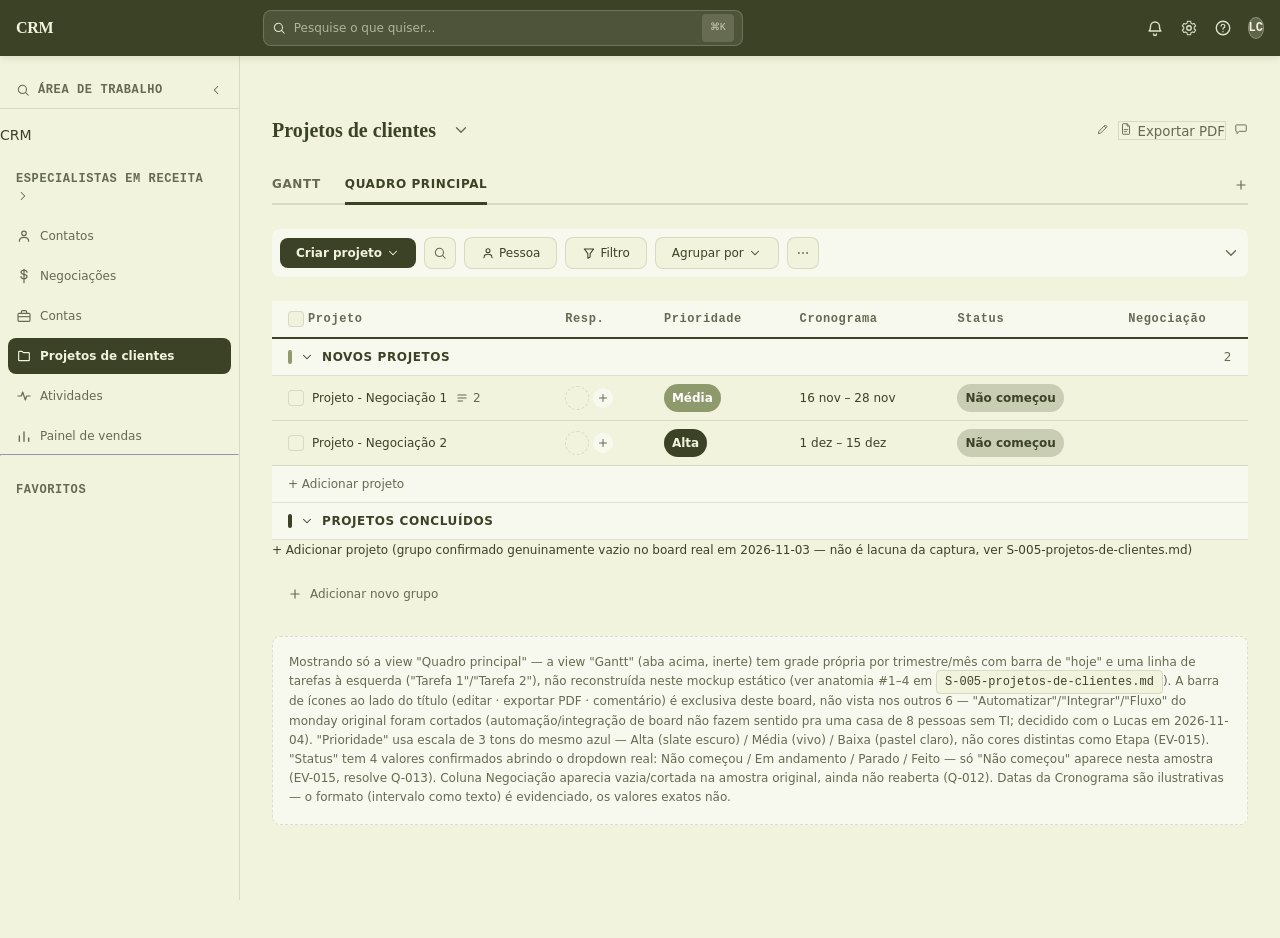
==== s-005-projetos-de-clientes.html @ bb1316f7 "Initial commit: Portal PRX design system - 6 pages with PRX color palette - S-001 Negociações: Dense" ====
<!DOCTYPE html>
<html lang="pt-BR">
<head>
<meta charset="UTF-8">
<title>Preview — S-005 Projetos de clientes (clone visual do monday)</title>
<meta name="viewport" content="width=device-width, initial-scale=1">
<link rel="preconnect" href="https://fonts.googleapis.com">
<link href="https://fonts.googleapis.com/css2?family=Figtree:wght@300;400;500;600;700&display=swap" rel="stylesheet">
<link rel="stylesheet" href="design-tokens.css">
<link rel="stylesheet" href="components.css">
<link rel="stylesheet" href="responsive.css">
<link rel="stylesheet" href="shell-prx.css">
<link rel="stylesheet" href="projetos.css">
</head>
<body>

<div class="preview-banner">
  Preview estático de parity visual · dado 100% fictício · baseado em <code>screens/S-005-projetos-de-clientes.md</code> + <code>design/tokens.md</code> ·
  <a href="index.html">← todos os previews</a>
</div>

<svg xmlns="http://www.w3.org/2000/svg" style="display:none">
  <defs>
    <symbol id="icon-search" viewBox="0 0 24 24"><circle cx="11" cy="11" r="7" fill="none" stroke="currentColor" stroke-width="1.8"/><line x1="21" y1="21" x2="16.1" y2="16.1" stroke="currentColor" stroke-width="1.8" stroke-linecap="round"/></symbol>
    <symbol id="icon-chevron-down" viewBox="0 0 24 24"><polyline points="6 9 12 15 18 9" fill="none" stroke="currentColor" stroke-width="1.8" stroke-linecap="round" stroke-linejoin="round"/></symbol>
    <symbol id="icon-chevron-right" viewBox="0 0 24 24"><polyline points="9 6 15 12 9 18" fill="none" stroke="currentColor" stroke-width="1.8" stroke-linecap="round" stroke-linejoin="round"/></symbol>
    <symbol id="icon-bell" viewBox="0 0 24 24"><path d="M6 10a6 6 0 0 1 12 0c0 5 2 6 2 6H4s2-1 2-6" fill="none" stroke="currentColor" stroke-width="1.8" stroke-linecap="round" stroke-linejoin="round"/><path d="M10 20a2 2 0 0 0 4 0" fill="none" stroke="currentColor" stroke-width="1.8" stroke-linecap="round"/></symbol>
    <symbol id="icon-settings" viewBox="0 0 24 24"><circle cx="12" cy="12" r="3" fill="none" stroke="currentColor" stroke-width="1.8"/><path d="M19 12a7 7 0 0 0-.1-1.2l2-1.5-2-3.4-2.3.9a7 7 0 0 0-2-1.2L14.2 3h-4.4l-.4 2.6a7 7 0 0 0-2 1.2l-2.3-.9-2 3.4 2 1.5A7 7 0 0 0 5 12c0 .4 0 .8.1 1.2l-2 1.5 2 3.4 2.3-.9a7 7 0 0 0 2 1.2l.4 2.6h4.4l.4-2.6a7 7 0 0 0 2-1.2l2.3.9 2-3.4-2-1.5c.1-.4.1-.8.1-1.2Z" fill="none" stroke="currentColor" stroke-width="1.4" stroke-linejoin="round"/></symbol>
    <symbol id="icon-help" viewBox="0 0 24 24"><circle cx="12" cy="12" r="9" fill="none" stroke="currentColor" stroke-width="1.8"/><path d="M9.5 9.5a2.5 2.5 0 1 1 3.5 2.3c-.8.4-1 .8-1 1.7" fill="none" stroke="currentColor" stroke-width="1.6" stroke-linecap="round"/><circle cx="12" cy="17" r="0.9" fill="currentColor" stroke="none"/></symbol>
    <symbol id="icon-filter" viewBox="0 0 24 24"><polygon points="4 5 20 5 14 13 14 19 10 21 10 13 4 5" fill="none" stroke="currentColor" stroke-width="1.8" stroke-linejoin="round"/></symbol>
    <symbol id="icon-user" viewBox="0 0 24 24"><circle cx="12" cy="8" r="3.4" fill="none" stroke="currentColor" stroke-width="1.8"/><path d="M5 20c0-3.6 3.1-6 7-6s7 2.4 7 6" fill="none" stroke="currentColor" stroke-width="1.8" stroke-linecap="round"/></symbol>
    <symbol id="icon-dots" viewBox="0 0 24 24"><circle cx="5" cy="12" r="1.6" fill="currentColor"/><circle cx="12" cy="12" r="1.6" fill="currentColor"/><circle cx="19" cy="12" r="1.6" fill="currentColor"/></symbol>
    <symbol id="icon-building" viewBox="0 0 24 24"><rect x="5" y="3" width="10" height="18" rx="1" fill="none" stroke="currentColor" stroke-width="1.6"/><line x1="8" y1="7" x2="8" y2="7.01" stroke="currentColor" stroke-width="2.2" stroke-linecap="round"/><line x1="12" y1="7" x2="12" y2="7.01" stroke="currentColor" stroke-width="2.2" stroke-linecap="round"/><line x1="8" y1="11" x2="8" y2="11.01" stroke="currentColor" stroke-width="2.2" stroke-linecap="round"/><line x1="12" y1="11" x2="12" y2="11.01" stroke="currentColor" stroke-width="2.2" stroke-linecap="round"/><path d="M15 21v-6h4v6" fill="none" stroke="currentColor" stroke-width="1.6" stroke-linejoin="round"/></symbol>
    <symbol id="icon-flag" viewBox="0 0 24 24"><line x1="5" y1="3" x2="5" y2="21" stroke="currentColor" stroke-width="1.8" stroke-linecap="round"/><path d="M5 4h13l-3 4 3 4H5" fill="none" stroke="currentColor" stroke-width="1.8" stroke-linejoin="round"/></symbol>
    <symbol id="icon-collapse" viewBox="0 0 24 24"><polyline points="15 6 9 12 15 18" fill="none" stroke="currentColor" stroke-width="1.8" stroke-linecap="round" stroke-linejoin="round"/></symbol>
    <symbol id="icon-info" viewBox="0 0 24 24"><circle cx="12" cy="12" r="9" fill="none" stroke="currentColor" stroke-width="1.6"/><line x1="12" y1="11" x2="12" y2="16" stroke="currentColor" stroke-width="1.8" stroke-linecap="round"/><circle cx="12" cy="8" r="1" fill="currentColor" stroke="none"/></symbol>
    <symbol id="icon-list" viewBox="0 0 24 24"><line x1="5" y1="7" x2="19" y2="7" stroke="currentColor" stroke-width="1.8" stroke-linecap="round"/><line x1="5" y1="12" x2="19" y2="12" stroke="currentColor" stroke-width="1.8" stroke-linecap="round"/><line x1="5" y1="17" x2="13" y2="17" stroke="currentColor" stroke-width="1.8" stroke-linecap="round"/></symbol>
    <symbol id="icon-home" viewBox="0 0 24 24"><path d="M4 11.5 12 4l8 7.5" fill="none" stroke="currentColor" stroke-width="1.8" stroke-linecap="round" stroke-linejoin="round"/><path d="M6 10v9a1 1 0 0 0 1 1h3v-5h4v5h3a1 1 0 0 0 1-1v-9" fill="none" stroke="currentColor" stroke-width="1.8" stroke-linejoin="round"/></symbol>
    <symbol id="icon-dollar" viewBox="0 0 24 24"><line x1="12" y1="2" x2="12" y2="22" stroke="currentColor" stroke-width="1.8" stroke-linecap="round"/><path d="M16.5 6.5c0-1.7-2-3-4.5-3s-4.5 1.2-4.5 3c0 4.2 9 2 9 6.2 0 1.8-2 3.3-4.5 3.3s-4.5-1.5-4.5-3.3" fill="none" stroke="currentColor" stroke-width="1.8" stroke-linecap="round"/></symbol>
    <symbol id="icon-briefcase" viewBox="0 0 24 24"><rect x="3" y="8" width="18" height="12" rx="1.5" fill="none" stroke="currentColor" stroke-width="1.7"/><path d="M8 8V6a2 2 0 0 1 2-2h4a2 2 0 0 1 2 2v2" fill="none" stroke="currentColor" stroke-width="1.7"/><line x1="3" y1="13" x2="21" y2="13" stroke="currentColor" stroke-width="1.7"/></symbol>
    <symbol id="icon-folder" viewBox="0 0 24 24"><path d="M4 6a1 1 0 0 1 1-1h4l2 2h8a1 1 0 0 1 1 1v10a1 1 0 0 1-1 1H5a1 1 0 0 1-1-1Z" fill="none" stroke="currentColor" stroke-width="1.7" stroke-linejoin="round"/></symbol>
    <symbol id="icon-activity" viewBox="0 0 24 24"><polyline points="3 12 8 12 10 6 14 18 16 12 21 12" fill="none" stroke="currentColor" stroke-width="1.8" stroke-linecap="round" stroke-linejoin="round"/></symbol>
    <symbol id="icon-bar-chart" viewBox="0 0 24 24"><line x1="5" y1="20" x2="5" y2="12" stroke="currentColor" stroke-width="2" stroke-linecap="round"/><line x1="12" y1="20" x2="12" y2="6" stroke="currentColor" stroke-width="2" stroke-linecap="round"/><line x1="19" y1="20" x2="19" y2="15" stroke="currentColor" stroke-width="2" stroke-linecap="round"/></symbol>
    <symbol id="icon-plus" viewBox="0 0 24 24"><line x1="12" y1="5" x2="12" y2="19" stroke="currentColor" stroke-width="2" stroke-linecap="round"/><line x1="5" y1="12" x2="19" y2="12" stroke="currentColor" stroke-width="2" stroke-linecap="round"/></symbol>
    <symbol id="icon-edit" viewBox="0 0 24 24"><path d="M4 20l1-4L16 5l3 3L8 19l-4 1Z" fill="none" stroke="currentColor" stroke-width="1.6" stroke-linejoin="round"/><line x1="14" y1="7" x2="17" y2="10" stroke="currentColor" stroke-width="1.6"/></symbol>
    <symbol id="icon-message" viewBox="0 0 24 24"><path d="M4 5h16a1 1 0 0 1 1 1v9a1 1 0 0 1-1 1H9l-4 4v-4H4a1 1 0 0 1-1-1V6a1 1 0 0 1 1-1Z" fill="none" stroke="currentColor" stroke-width="1.6" stroke-linejoin="round"/></symbol>
    <symbol id="icon-file-pdf" viewBox="0 0 24 24"><path d="M7 3h7l4 4v13a1 1 0 0 1-1 1H7a1 1 0 0 1-1-1V4a1 1 0 0 1 1-1Z" fill="none" stroke="currentColor" stroke-width="1.6" stroke-linejoin="round"/><path d="M14 3v4h4" fill="none" stroke="currentColor" stroke-width="1.6" stroke-linejoin="round"/><line x1="9" y1="13" x2="15" y2="13" stroke="currentColor" stroke-width="1.5" stroke-linecap="round"/><line x1="9" y1="16.5" x2="13" y2="16.5" stroke="currentColor" stroke-width="1.5" stroke-linecap="round"/></symbol>
  </defs>
</svg>

<div class="app">

  <header class="topbar">
    <span class="wordmark">CRM</span>
    <div class="search">
      <svg class="icon icon-sm"><use href="#icon-search"/></svg>
      <input type="text" placeholder="Pesquise o que quiser..." disabled>
      <kbd>⌘K</kbd>
    </div>
    <div class="actions">
      <svg class="icon"><use href="#icon-bell"/></svg>
      <svg class="icon"><use href="#icon-settings"/></svg>
      <svg class="icon"><use href="#icon-help"/></svg>
      <span class="avatar">LC</span>
    </div>
  </header>

  <aside class="sidebar">
    <div class="ws-header">
      <svg class="icon icon-sm"><use href="#icon-search"/></svg>
      Área de trabalho
      <svg class="icon icon-sm" style="margin-left:auto"><use href="#icon-collapse"/></svg>
    </div>
    <div class="ws-switcher">
      <span>CRM</span>
    </div>
    <div class="section-label">Especialistas em receita <svg class="icon-sm"><use href="#icon-chevron-right"/></svg></div>
    <nav>
      <a class="nav-item" href="s-002-contatos.html"><svg class="icon"><use href="#icon-user"/></svg> Contatos</a>
      <a class="nav-item" href="s-001-negociacoes.html"><svg class="icon"><use href="#icon-dollar"/></svg> Negociações</a>
      <a class="nav-item" href="s-003-contas.html"><svg class="icon"><use href="#icon-briefcase"/></svg> Contas</a>
      <a class="nav-item active" href="s-005-projetos-de-clientes.html"><svg class="icon"><use href="#icon-folder"/></svg> Projetos de clientes</a>
      <a class="nav-item" href="s-006-atividades.html"><svg class="icon"><use href="#icon-activity"/></svg> Atividades</a>
      <a class="nav-item" href="s-007-painel-de-vendas.html"><svg class="icon"><use href="#icon-bar-chart"/></svg> Painel de vendas</a>
    </nav>
    <hr>
    <div class="section-label">Favoritos</div>
  </aside>

  <main class="main">
    <div class="board-header">
      <h1>Projetos de clientes</h1>
      <svg class="icon"><use href="#icon-chevron-down"/></svg>
      <div class="board-header-actions">
        <button class="btn-icon" title="Editar"><svg class="icon-sm"><use href="#icon-edit"/></svg></button>
        <button class="btn-ghost" title="Exportar PDF"><svg class="icon-sm"><use href="#icon-file-pdf"/></svg> Exportar PDF</button>
        <button class="btn-icon" title="Comentários"><svg class="icon-sm"><use href="#icon-message"/></svg></button>
      </div>
    </div>

    <div class="view-tabs">
      <span class="tab">Gantt</span>
      <span class="tab active">Quadro principal</span>
      <span class="tab-add"><svg class="icon-sm"><use href="#icon-plus"/></svg></span>
    </div>

    <div class="toolbar">
      <button class="btn-primary">Criar projeto <svg class="icon-sm"><use href="#icon-chevron-down"/></svg></button>
      <button class="btn-icon"><svg class="icon-sm"><use href="#icon-search"/></svg></button>
      <button class="btn-ghost"><svg class="icon-sm"><use href="#icon-user"/></svg> Pessoa</button>
      <button class="btn-ghost"><svg class="icon-sm"><use href="#icon-filter"/></svg> Filtro</button>
      <button class="btn-ghost">Agrupar por <svg class="icon-sm"><use href="#icon-chevron-down"/></svg></button>
      <button class="btn-icon"><svg class="icon-sm"><use href="#icon-dots"/></svg></button>
      <div class="spacer"></div>
      <svg class="icon collapse"><use href="#icon-chevron-down"/></svg>
    </div>

    <table class="board-table">
      <colgroup>
        <col class="col-name"><col class="col-owner"><col class="col-stage"><col class="col-timeline"><col class="col-stage"><col class="col-extra">
      </colgroup>
      <thead>
        <tr>
          <th><div class="th-inner"><span class="cell-name"><span class="checkbox"></span></span> Projeto</div></th>
          <th><div class="th-inner">Resp.</div></th>
          <th><div class="th-inner">Prioridade</div></th>
          <th><div class="th-inner">Cronograma</div></th>
          <th><div class="th-inner">Status</div></th>
          <th><div class="th-inner">Negociação</div></th>
        </tr>
      </thead>
      <tbody>
        <tr class="group-row"><td colspan="6"><div class="group-bar blue"><span class="bar"></span> <svg class="icon-sm"><use href="#icon-chevron-down"/></svg> Novos projetos <span class="group-count">2</span></div></td></tr>

        <tr class="item-row">
          <td><div class="cell-name"><span class="checkbox"></span> Projeto - Negociação 1 <span class="subitem-count"><svg class="icon-sm"><use href="#icon-list"/></svg> 2</span></div></td>
          <td><span class="cell-assignee"><span class="avatar-empty"></span><span class="assign-plus"><svg><use href="#icon-plus"/></svg></span></span></td>
          <td><span class="pill media">Média</span></td>
          <td>16 nov – 28 nov</td>
          <td><span class="pill nao-comecou">Não começou</span></td>
          <td></td>
        </tr>
        <tr class="item-row">
          <td><div class="cell-name"><span class="checkbox"></span> Projeto - Negociação 2</div></td>
          <td><span class="cell-assignee"><span class="avatar-empty"></span><span class="assign-plus"><svg><use href="#icon-plus"/></svg></span></span></td>
          <td><span class="pill alta">Alta</span></td>
          <td>1 dez – 15 dez</td>
          <td><span class="pill nao-comecou">Não começou</span></td>
          <td></td>
        </tr>
        <tr><td colspan="6" class="group-footer-add">+ Adicionar projeto</td></tr>

        <tr class="group-row"><td colspan="6"><div class="group-bar green"><span class="bar"></span> <svg class="icon-sm"><use href="#icon-chevron-down"/></svg> Projetos concluídos</div></td></tr>
        <tr class="placeholder-row"><td colspan="6">+ Adicionar projeto (grupo confirmado genuinamente vazio no board real em 2026-11-03 — não é lacuna da captura, ver S-005-projetos-de-clientes.md)</td></tr>
      </tbody>
    </table>

    <div class="board-footer"><svg class="icon-sm"><use href="#icon-plus"/></svg> Adicionar novo grupo</div>

    <div class="empty-note">
      Mostrando só a view "Quadro principal" — a view "Gantt" (aba acima, inerte) tem grade própria
      por trimestre/mês com barra de "hoje" e uma linha de tarefas à esquerda ("Tarefa 1"/"Tarefa 2"),
      não reconstruída neste mockup estático (ver anatomia #1–4 em <code>S-005-projetos-de-clientes.md</code>).
      A barra de ícones ao lado do título (editar · exportar PDF · comentário) é exclusiva deste
      board, não vista nos outros 6 — "Automatizar"/"Integrar"/"Fluxo" do monday original foram
      cortados (automação/integração de board não fazem sentido pra uma casa de 8 pessoas sem TI;
      decidido com o Lucas em 2026-11-04). "Prioridade" usa escala de 3 tons
      do mesmo azul — Alta (slate escuro) / Média (vivo) / Baixa (pastel claro), não cores distintas
      como Etapa (EV-015). "Status" tem 4 valores confirmados abrindo o dropdown real: Não começou /
      Em andamento / Parado / Feito — só "Não começou" aparece nesta amostra (EV-015, resolve Q-013).
      Coluna Negociação aparecia vazia/cortada na amostra original, ainda não reaberta (Q-012). Datas
      da Cronograma são ilustrativas — o formato (intervalo como texto) é evidenciado, os valores
      exatos não.
    </div>
  </main>
</div>
</body>
</html>
---- design-tokens.css ----
/* Portal PRX — Design Tokens
   Paleta: Creme, Oliva, Sálvia, Nevoa, Verde (Guia de Marca PRX set/2026)
   Tipografia: Fraunces (headings), Inter Tight (body), IBM Plex Mono (labels)
   Baseado em prx.css consolidado, adaptado para clone estático
*/

:root {
  /* ─── CORES (Paleta PRX) ─── */
  --creme:       #F2F3DC;        /* Fundo principal, superfícies leves */
  --creme-tint:  #F8F9EE;        /* Fundo secundário, realce suave */
  --nevoa:       #C8CDB4;        /* Elemento neutro, desabilitado */
  --salvia:      #8E9A6B;        /* Sucesso, ok, status positivo */
  --oliva:       #3B4226;        /* Primária, texto principal */
  --texto-2:     #656A52;        /* Texto secundário, rótulos */
  --verde:       #C6DA2E;        /* Alerta, atenção, crítico */

  /* Tons intermediários */
  --oliva-light: #5c6842;        /* Hover states */
  --fio:         rgba(59, 66, 38, 0.14);  /* Borda neutra */

  /* ─── TIPOGRAFIA ─── */
  --display:     "Fraunces", Georgia, serif;     /* Headings */
  --body:        "Inter Tight", system-ui, -apple-system, sans-serif;  /* Body */
  --mono:        "IBM Plex Mono", "Courier New", monospace;  /* Labels, code */

  /* Tamanhos e alturas de linha */
  --s0-size:     12px;
  --s0-lh:       16px;
  --s1-size:     14px;
  --s1-lh:       20px;
  --s2-size:     16px;
  --s2-lh:       24px;
  --s3-size:     18px;
  --s3-lh:       27px;
  --s4-size:     20px;
  --s4-lh:       30px;
  --s5-size:     24px;
  --s5-lh:       36px;

  /* ─── ESPAÇAMENTO ─── */
  --s0:          2px;
  --s1:          4px;
  --s2:          8px;
  --s3:          16px;
  --s4:          24px;
  --s5:          32px;
  --s6:          48px;

  /* ─── BORDER RADIUS ─── */
  --radius-sm:   4px;
  --radius-md:   8px;
  --radius-lg:   12px;
  --radius-pill: 100px;
  --radius-full: 50%;

  /* ─── SOMBRAS ─── */
  --shadow-sm:   0 1px 2px rgba(59, 66, 38, 0.08);
  --shadow-md:   0 2px 8px rgba(59, 66, 38, 0.12);
  --shadow-lg:   0 4px 16px rgba(59, 66, 38, 0.16);
  --shadow-xl:   0 8px 24px rgba(59, 66, 38, 0.20);

  /* ─── Z-INDEX ─── */
  --z-base:      0;
  --z-dropdown:  100;
  --z-sticky:    500;
  --z-fixed:     1000;
  --z-modal:     2000;
  --z-tooltip:   3000;

  /* ─── TRANSIÇÕES ─── */
  --duration-fast:   150ms;
  --duration-normal: 350ms;
  --duration-slow:   500ms;
  --easing:          cubic-bezier(0.4, 0.0, 0.2, 1);

  /* ─── LAYOUT ─── */
  --sidebar-width:   232px;
  --topbar-height:   52px;
  --container-max:   1400px;
}

/* ─── IMPORT DE FONTES ─── */
@import url('https://fonts.googleapis.com/css2?family=Fraunces:wght@400;600;700&display=swap');
@import url('https://fonts.googleapis.com/css2?family=Inter+Tight:wght@400;500;600;700&display=swap');
@import url('https://fonts.googleapis.com/css2?family=IBM+Plex+Mono:wght@400;500;600&display=swap');

/* ─── RESET GLOBAL ─── */
* {
  box-sizing: border-box;
  margin: 0;
  padding: 0;
}

html, body {
  margin: 0;
  padding: 0;
  background: var(--creme);
  color: var(--oliva);
  font-family: var(--body);
  font-size: var(--s1-size);
  line-height: var(--s1-lh);
  font-weight: 400;
  -webkit-font-smoothing: antialiased;
  -moz-osx-font-smoothing: grayscale;
}

a {
  color: inherit;
  text-decoration: none;
  cursor: pointer;
}

button {
  font-family: inherit;
  cursor: pointer;
  border: none;
  background: none;
}

/* ─── TIPOGRAFIA SEMÂNTICA ─── */
h1, h2, h3, h4, h5, h6 {
  font-family: var(--display);
  font-weight: 600;
  line-height: 1.2;
}

h1 { font-size: var(--s5-size); }
h2 { font-size: var(--s4-size); }
h3 { font-size: var(--s3-size); }
h4 { font-size: var(--s2-size); }
h5 { font-size: var(--s1-size); }
h6 { font-size: var(--s0-size); }

/* Labels e texto pequeno */
.label, .rotulo {
  font-family: var(--mono);
  font-size: var(--s0-size);
  letter-spacing: 0.1em;
  text-transform: uppercase;
  color: var(--texto-2);
  font-weight: 500;
}

/* Utilities */
.text-primary { color: var(--oliva); }
.text-secondary { color: var(--texto-2); }
.text-disabled { color: var(--nevoa); }
.text-critical { color: var(--verde); }
.text-success { color: var(--salvia); }

.bg-primary { background: var(--creme); }
.bg-secondary { background: var(--creme-tint); }

.border-default { border-color: var(--fio); }
---- components.css ----
/* Portal PRX — Component Library
   Componentes reutilizáveis baseados em design-tokens.css
*/

/* ═══════════════════════════════════════════════════════════ */
/* BUTTONS */
/* ═══════════════════════════════════════════════════════════ */

.btn {
  display: inline-flex;
  align-items: center;
  justify-content: center;
  gap: var(--s2);
  padding: var(--s2) var(--s3);
  border-radius: var(--radius-md);
  font-family: var(--body);
  font-size: var(--s1-size);
  font-weight: 600;
  transition: all var(--duration-fast) var(--easing);
  cursor: pointer;
  border: none;
}

.btn-primary {
  background: var(--oliva);
  color: var(--creme);
}

.btn-primary:hover {
  background: var(--oliva-light);
  box-shadow: var(--shadow-md);
}

.btn-primary:active {
  transform: scale(0.98);
}

.btn-secondary {
  background: var(--creme-tint);
  color: var(--oliva);
  border: 1px solid var(--fio);
}

.btn-secondary:hover {
  background: var(--creme);
  border-color: var(--oliva);
}

.btn-ghost {
  background: transparent;
  color: var(--texto-2);
  border: 1px solid var(--fio);
}

.btn-ghost:hover {
  background: var(--creme-tint);
  color: var(--oliva);
}

.btn-success {
  background: var(--salvia);
  color: #fff;
}

.btn-success:hover {
  opacity: 0.9;
}

.btn-danger {
  background: var(--verde);
  color: var(--oliva);
}

.btn-danger:hover {
  opacity: 0.9;
}

.btn-sm {
  padding: var(--s1) var(--s2);
  font-size: var(--s0-size);
}

.btn-lg {
  padding: var(--s3) var(--s4);
  font-size: var(--s2-size);
}

.btn:disabled {
  opacity: 0.5;
  cursor: not-allowed;
  background: var(--nevoa);
  color: var(--creme);
}

/* ═══════════════════════════════════════════════════════════ */
/* CARDS */
/* ═══════════════════════════════════════════════════════════ */

.card {
  background: var(--creme);
  border: 1px solid var(--fio);
  border-radius: var(--radius-md);
  padding: var(--s3);
  transition: all var(--duration-normal) var(--easing);
}

.card:hover {
  box-shadow: var(--shadow-md);
  border-color: var(--oliva);
}

.card-header {
  font-family: var(--display);
  font-size: var(--s2-size);
  font-weight: 600;
  margin-bottom: var(--s2);
  color: var(--oliva);
}

.card-body {
  font-size: var(--s1-size);
  color: var(--texto-2);
  line-height: var(--s1-lh);
}

.card-footer {
  margin-top: var(--s3);
  padding-top: var(--s3);
  border-top: 1px solid var(--fio);
  font-size: var(--s0-size);
  color: var(--texto-2);
}

/* Metric Card */
.metric-card {
  display: flex;
  flex-direction: column;
  gap: var(--s2);
}

.metric-value {
  font-family: var(--display);
  font-size: var(--s5-size);
  font-weight: 700;
  color: var(--oliva);
}

.metric-label {
  font-family: var(--mono);
  font-size: var(--s0-size);
  text-transform: uppercase;
  letter-spacing: 0.1em;
  color: var(--texto-2);
}

/* ═══════════════════════════════════════════════════════════ */
/* AVATARS */
/* ═══════════════════════════════════════════════════════════ */

.avatar {
  display: inline-flex;
  align-items: center;
  justify-content: center;
  border-radius: var(--radius-full);
  font-family: var(--mono);
  font-weight: 600;
  background: var(--nevoa);
  color: var(--oliva);
}

.avatar-md {
  width: 28px;
  height: 28px;
  font-size: 11px;
}

.avatar-sm {
  width: 20px;
  height: 20px;
  font-size: 9px;
}

.avatar-lg {
  width: 40px;
  height: 40px;
  font-size: 14px;
}

/* ═══════════════════════════════════════════════════════════ */
/* BADGES & PILLS */
/* ═══════════════════════════════════════════════════════════ */

.badge {
  display: inline-block;
  padding: var(--s1) var(--s2);
  border-radius: var(--radius-pill);
  font-size: var(--s0-size);
  font-weight: 600;
  white-space: nowrap;
}

.badge-neutral {
  background: var(--creme-tint);
  color: var(--oliva);
  border: 1px solid var(--fio);
}

.badge-primary {
  background: var(--oliva);
  color: var(--creme);
}

.badge-success {
  background: var(--salvia);
  color: #fff;
}

.badge-warning {
  background: var(--verde);
  color: var(--oliva);
}

.badge-danger {
  background: #E74C3C;
  color: #fff;
}

.badge-info {
  background: #3498DB;
  color: #fff;
}

/* Pill (larger badge variant) */
.pill {
  display: inline-flex;
  align-items: center;
  gap: var(--s1);
  padding: var(--s2) var(--s3);
  border-radius: var(--radius-pill);
  font-size: var(--s1-size);
  font-weight: 500;
  white-space: nowrap;
}

.pill-neutral {
  background: var(--creme-tint);
  color: var(--oliva);
}

.pill-primary {
  background: var(--oliva);
  color: var(--creme);
}

.pill-success {
  background: var(--salvia);
  color: #fff;
}

.pill-warning {
  background: var(--verde);
  color: var(--oliva);
}

.pill-danger {
  background: #E74C3C;
  color: #fff;
}

/* Status dot */
.status-dot {
  display: inline-block;
  width: 8px;
  height: 8px;
  border-radius: var(--radius-full);
  background: var(--salvia);
}

.status-dot.active { background: var(--salvia); }
.status-dot.pending { background: var(--verde); }
.status-dot.inactive { background: var(--nevoa); }
.status-dot.error { background: #E74C3C; }

/* ═══════════════════════════════════════════════════════════ */
/* FORMS */
/* ═══════════════════════════════════════════════════════════ */

.form-group {
  display: flex;
  flex-direction: column;
  gap: var(--s2);
  margin-bottom: var(--s4);
}

.form-group label {
  font-family: var(--body);
  font-size: var(--s1-size);
  font-weight: 600;
  color: var(--oliva);
}

.form-group input,
.form-group textarea,
.form-group select {
  font-family: var(--body);
  font-size: var(--s1-size);
  padding: var(--s2) var(--s3);
  border: 1px solid var(--fio);
  border-radius: var(--radius-md);
  color: var(--oliva);
  background: var(--creme);
  transition: all var(--duration-fast) var(--easing);
}

.form-group input:focus,
.form-group textarea:focus,
.form-group select:focus {
  outline: none;
  border-color: var(--oliva);
  box-shadow: 0 0 0 3px rgba(59, 66, 38, 0.1);
}

.form-group input::placeholder {
  color: var(--texto-2);
}

.form-group textarea {
  resize: vertical;
  min-height: 120px;
}

.form-help {
  font-size: var(--s0-size);
  color: var(--texto-2);
  line-height: var(--s0-lh);
}

.form-error {
  font-size: var(--s0-size);
  color: #E74C3C;
  border-left: 3px solid #E74C3C;
  padding-left: var(--s2);
  background: rgba(231, 76, 60, 0.05);
  padding: var(--s2);
  border-radius: var(--radius-md);
  margin-bottom: var(--s3);
}

/* Input variants */
.input-group {
  display: flex;
  align-items: center;
  gap: 0;
  border: 1px solid var(--fio);
  border-radius: var(--radius-md);
  overflow: hidden;
  background: var(--creme);
}

.input-group input {
  flex: 1;
  border: none;
  padding: var(--s2) var(--s3);
}

.input-group button {
  padding: var(--s2) var(--s3);
  background: var(--creme-tint);
  border-left: 1px solid var(--fio);
  color: var(--oliva);
  cursor: pointer;
}

/* ═══════════════════════════════════════════════════════════ */
/* TABLES */
/* ═══════════════════════════════════════════════════════════ */

.table {
  width: 100%;
  border-collapse: collapse;
  font-size: var(--s1-size);
}

.table-dense {
  font-size: var(--s0-size);
}

.table thead th {
  background: var(--creme-tint);
  color: var(--texto-2);
  font-family: var(--mono);
  font-size: var(--s0-size);
  font-weight: 600;
  letter-spacing: 0.05em;
  text-transform: uppercase;
  text-align: left;
  padding: var(--s2) var(--s3);
  border-bottom: 2px solid var(--oliva);
  vertical-align: bottom;
}

.table tbody td {
  padding: var(--s2) var(--s3);
  border-bottom: 1px solid var(--fio);
  color: var(--oliva);
  vertical-align: middle;
}

.table tbody tr:hover td {
  background: var(--creme-tint);
}

.table tbody tr:last-child td {
  border-bottom: 1px solid var(--fio);
}

.table-wrapper {
  overflow-x: auto;
  border: 1px solid var(--fio);
  border-radius: var(--radius-md);
  background: var(--creme);
}

.table-wrapper table {
  margin: 0;
}

/* Table utilities */
.text-right { text-align: right; }
.text-center { text-align: center; }
.text-muted { color: var(--texto-2); }

/* ═══════════════════════════════════════════════════════════ */
/* PROGRESS BARS */
/* ═══════════════════════════════════════════════════════════ */

.progress {
  display: flex;
  align-items: center;
  gap: var(--s2);
  height: 24px;
}

.progress-bar {
  flex: 1;
  height: 8px;
  background: var(--creme-tint);
  border-radius: var(--radius-pill);
  overflow: hidden;
}

.progress-fill {
  display: block;
  height: 100%;
  background: var(--salvia);
  border-radius: var(--radius-pill);
  transition: width var(--duration-normal) var(--easing);
}

.progress-text {
  font-size: var(--s0-size);
  font-weight: 600;
  color: var(--oliva);
  min-width: 40px;
  text-align: right;
}

/* ═══════════════════════════════════════════════════════════ */
/* EMPTY STATES */
/* ═══════════════════════════════════════════════════════════ */

.empty-state {
  display: flex;
  flex-direction: column;
  align-items: center;
  justify-content: center;
  gap: var(--s3);
  padding: var(--s6);
  text-align: center;
  color: var(--texto-2);
  min-height: 300px;
  background: var(--creme-tint);
  border-radius: var(--radius-md);
  border: 1px dashed var(--fio);
}

.empty-state-icon {
  font-size: 48px;
  opacity: 0.6;
}

.empty-state-title {
  font-family: var(--display);
  font-size: var(--s3-size);
  font-weight: 600;
  color: var(--oliva);
}

.empty-state-desc {
  font-size: var(--s1-size);
  color: var(--texto-2);
  max-width: 400px;
  line-height: var(--s1-lh);
}

.empty-state-action {
  margin-top: var(--s2);
}

/* ═══════════════════════════════════════════════════════════ */
/* HEADERS & LAYOUT */
/* ═══════════════════════════════════════════════════════════ */

.header {
  margin-bottom: var(--s4);
  padding-bottom: var(--s3);
  border-bottom: 1px solid var(--fio);
}

.header-line {
  display: flex;
  align-items: baseline;
  justify-content: space-between;
  gap: var(--s3);
}

.header-title {
  font-family: var(--display);
  font-size: var(--s4-size);
  font-weight: 700;
  color: var(--oliva);
}

.header-subtitle {
  font-family: var(--mono);
  font-size: var(--s0-size);
  text-transform: uppercase;
  letter-spacing: 0.1em;
  color: var(--texto-2);
}

.section {
  margin-bottom: var(--s6);
  padding: var(--s4);
  background: var(--creme);
  border-radius: var(--radius-md);
  border: 1px solid var(--fio);
}

.section-title {
  display: flex;
  align-items: center;
  justify-content: space-between;
  margin-bottom: var(--s3);
  padding-bottom: var(--s2);
  border-bottom: 1px solid var(--fio);
}

.section-title h2 {
  font-family: var(--display);
  font-size: var(--s3-size);
  font-weight: 600;
  color: var(--oliva);
  margin: 0;
}

/* ═══════════════════════════════════════════════════════════ */
/* TOOLBAR */
/* ═══════════════════════════════════════════════════════════ */

.toolbar {
  display: flex;
  align-items: center;
  gap: var(--s3);
  margin-bottom: var(--s4);
  padding: var(--s3);
  background: var(--creme-tint);
  border-radius: var(--radius-md);
  flex-wrap: wrap;
}

.toolbar-search {
  flex: 1;
  min-width: 200px;
}

.toolbar-search input {
  width: 100%;
  padding: var(--s2) var(--s3);
  border: 1px solid var(--fio);
  border-radius: var(--radius-md);
  font-size: var(--s1-size);
  color: var(--oliva);
}

.toolbar-filters {
  display: flex;
  gap: var(--s2);
  flex-wrap: wrap;
}

.toolbar-actions {
  display: flex;
  gap: var(--s2);
  margin-left: auto;
}

/* ═══════════════════════════════════════════════════════════ */
/* METRICS GRID */
/* ═══════════════════════════════════════════════════════════ */

.metrics-grid {
  display: grid;
  grid-template-columns: repeat(auto-fit, minmax(200px, 1fr));
  gap: var(--s4);
  margin-bottom: var(--s4);
}

.metric {
  background: var(--creme-tint);
  border: 1px solid var(--fio);
  border-radius: var(--radius-md);
  padding: var(--s3);
  transition: all var(--duration-normal) var(--easing);
}

.metric:hover {
  box-shadow: var(--shadow-md);
  border-color: var(--oliva);
}

/* ═══════════════════════════════════════════════════════════ */
/* LISTS */
/* ═══════════════════════════════════════════════════════════ */

.list-items {
  display: flex;
  flex-direction: column;
  gap: 0;
}

.item {
  display: flex;
  align-items: center;
  gap: var(--s3);
  padding: var(--s3);
  border-bottom: 1px solid var(--fio);
  transition: background-color var(--duration-fast) var(--easing);
}

.item:last-child {
  border-bottom: none;
}

.item:hover {
  background: var(--creme-tint);
}

.item-content {
  flex: 1;
}

.item-label {
  font-size: var(--s1-size);
  color: var(--oliva);
  font-weight: 600;
}

.item-hint {
  font-size: var(--s0-size);
  color: var(--texto-2);
  margin-top: var(--s1);
}

/* ═══════════════════════════════════════════════════════════ */
/* UTILITY CLASSES */
/* ═══════════════════════════════════════════════════════════ */

.visually-hidden {
  position: absolute;
  width: 1px;
  height: 1px;
  padding: 0;
  margin: -1px;
  overflow: hidden;
  clip: rect(0, 0, 0, 0);
  white-space: nowrap;
  border-width: 0;
}

.truncate {
  white-space: nowrap;
  overflow: hidden;
  text-overflow: ellipsis;
}

.flex { display: flex; }
.flex-col { flex-direction: column; }
.flex-between { justify-content: space-between; }
.flex-center { align-items: center; justify-content: center; }
.flex-gap-1 { gap: var(--s1); }
.flex-gap-2 { gap: var(--s2); }
.flex-gap-3 { gap: var(--s3); }

.grid { display: grid; }
.grid-cols-2 { grid-template-columns: repeat(2, 1fr); }
.grid-cols-3 { grid-template-columns: repeat(3, 1fr); }
.grid-gap-2 { gap: var(--s2); }
.grid-gap-3 { gap: var(--s3); }

.m-0 { margin: 0; }
.m-1 { margin: var(--s1); }
.m-2 { margin: var(--s2); }
.m-3 { margin: var(--s3); }
.m-4 { margin: var(--s4); }

.mt-1 { margin-top: var(--s1); }
.mt-2 { margin-top: var(--s2); }
.mt-3 { margin-top: var(--s3); }
.mt-4 { margin-top: var(--s4); }

.mb-1 { margin-bottom: var(--s1); }
.mb-2 { margin-bottom: var(--s2); }
.mb-3 { margin-bottom: var(--s3); }
.mb-4 { margin-bottom: var(--s4); }

.p-0 { padding: 0; }
.p-1 { padding: var(--s1); }
.p-2 { padding: var(--s2); }
.p-3 { padding: var(--s3); }
.p-4 { padding: var(--s4); }

.w-full { width: 100%; }
.w-auto { width: auto; }

.opacity-50 { opacity: 0.5; }
.opacity-75 { opacity: 0.75; }

.hover\:opacity-75:hover { opacity: 0.75; }
.hover\:shadow-md:hover { box-shadow: var(--shadow-md); }

.transition { transition: all var(--duration-normal) var(--easing); }
---- responsive.css ----
/* Portal PRX — Responsive Design
   Mobile-first approach com 5 breakpoints
   320px (mobile) → 640px (tablet) → 768px (medium) → 900px (desktop) → 1200px (large)
*/

/* ═══════════════════════════════════════════════════════════ */
/* BASE MOBILE (320px+) */
/* ═══════════════════════════════════════════════════════════ */

/* Tudo já é mobile-first nos tokens e componentes */

/* ═══════════════════════════════════════════════════════════ */
/* TABLET (640px+) */
/* ═══════════════════════════════════════════════════════════ */

@media (min-width: 640px) {
  :root {
    --sidebar-width: 240px;
  }

  .metrics-grid {
    grid-template-columns: repeat(2, 1fr);
  }

  .grid-cols-3 {
    grid-template-columns: repeat(2, 1fr);
  }

  .btn-group {
    gap: var(--s2);
  }

  .table-wrapper {
    overflow-x: auto;
  }

  .toolbar {
    flex-wrap: nowrap;
  }

  .toolbar-actions {
    margin-left: auto;
  }
}

/* ═══════════════════════════════════════════════════════════ */
/* MEDIUM (768px+) — Tablet/Small Laptop */
/* ═══════════════════════════════════════════════════════════ */

@media (min-width: 768px) {
  :root {
    --sidebar-width: 232px;
    --topbar-height: 56px;
  }

  html, body {
    font-size: var(--s1-size);
  }

  .section {
    padding: var(--s4);
  }

  .metrics-grid {
    grid-template-columns: repeat(3, 1fr);
  }

  .grid-cols-2 {
    grid-template-columns: repeat(2, 1fr);
  }

  .grid-cols-3 {
    grid-template-columns: repeat(3, 1fr);
  }

  /* Tables on tablets can have scroll */
  .table-wrapper {
    overflow-x: auto;
    -webkit-overflow-scrolling: touch;
  }

  .toolbar {
    flex-wrap: wrap;
  }

  .toolbar-search {
    flex: 1;
    min-width: 300px;
  }

  .header-line {
    flex-direction: row;
    align-items: center;
  }

  .btn-group {
    flex-wrap: nowrap;
  }
}

/* ═══════════════════════════════════════════════════════════ */
/* DESKTOP (900px+) — Standard Desktop */
/* ═══════════════════════════════════════════════════════════ */

@media (min-width: 900px) {
  :root {
    --sidebar-width: 232px;
    --topbar-height: 56px;
  }

  html, body {
    font-size: var(--s1-size);
  }

  .app {
    display: flex;
    min-height: 100vh;
  }

  .topbar {
    position: fixed;
    top: 0;
    left: 0;
    right: 0;
    height: var(--topbar-height);
    z-index: var(--z-fixed);
  }

  .sidebar {
    position: fixed;
    top: var(--topbar-height);
    left: 0;
    width: var(--sidebar-width);
    height: calc(100vh - var(--topbar-height));
    overflow-y: auto;
    z-index: var(--z-sticky);
  }

  .main {
    margin-left: var(--sidebar-width);
    margin-top: var(--topbar-height);
    flex: 1;
    min-width: 0;
    padding: var(--s4) var(--s5);
  }

  .metrics-grid {
    grid-template-columns: repeat(3, 1fr);
    gap: var(--s4);
  }

  .grid-cols-2 {
    grid-template-columns: repeat(2, 1fr);
  }

  .grid-cols-3 {
    grid-template-columns: repeat(3, 1fr);
  }

  .section {
    padding: var(--s4);
    background: var(--creme);
  }

  .table-wrapper {
    overflow-x: visible;
  }

  .table {
    font-size: var(--s1-size);
  }

  .table-dense {
    font-size: var(--s0-size);
  }

  /* Sidebar nav on desktop */
  .sidebar .nav-item {
    padding: var(--s2) var(--s3);
    border-radius: var(--radius-md);
    transition: all var(--duration-fast) var(--easing);
  }

  .sidebar .nav-item:hover {
    background: var(--creme-tint);
  }

  .sidebar .nav-item.active {
    background: var(--oliva);
    color: var(--creme);
  }

  /* Header layout on desktop */
  .header-line {
    flex-direction: row;
    align-items: baseline;
    justify-content: space-between;
  }

  .header-title {
    flex: 1;
  }

  .header-subtitle {
    text-align: right;
  }

  .toolbar {
    flex-wrap: nowrap;
    gap: var(--s3);
  }

  .toolbar-search {
    flex: 1;
    min-width: 400px;
  }

  .toolbar-actions {
    margin-left: auto;
    flex-wrap: nowrap;
  }

  .btn-group {
    gap: var(--s2);
    flex-wrap: nowrap;
  }

  /* Avatar responsiveness */
  .avatar-md {
    width: 32px;
    height: 32px;
    font-size: 12px;
  }

  .avatar-sm {
    width: 24px;
    height: 24px;
    font-size: 10px;
  }
}

/* ═══════════════════════════════════════════════════════════ */
/* LARGE DESKTOP (1200px+) */
/* ═══════════════════════════════════════════════════════════ */

@media (min-width: 1200px) {
  :root {
    --sidebar-width: 240px;
    --container-max: 1400px;
  }

  .container {
    max-width: var(--container-max);
    margin: 0 auto;
  }

  .main {
    padding: var(--s5) var(--s6);
    max-width: var(--container-max);
  }

  .metrics-grid {
    grid-template-columns: repeat(4, 1fr);
  }

  .grid-cols-2 {
    grid-template-columns: repeat(2, 1fr);
  }

  .grid-cols-3 {
    grid-template-columns: repeat(3, 1fr);
  }

  .grid-cols-4 {
    grid-template-columns: repeat(4, 1fr);
  }

  .table {
    font-size: var(--s1-size);
  }

  .toolbar-search {
    max-width: 500px;
  }

  .header-title {
    font-size: var(--s5-size);
  }

  .section {
    padding: var(--s4);
  }
}

/* ═══════════════════════════════════════════════════════════ */
/* TOUCH DEVICE ADJUSTMENTS */
/* ═══════════════════════════════════════════════════════════ */

@media (hover: none) and (pointer: coarse) {
  /* Larger touch targets on mobile */
  .btn {
    min-height: 44px;
    padding: var(--s2) var(--s3);
  }

  .form-group input,
  .form-group textarea,
  .form-group select {
    min-height: 44px;
    padding: var(--s2) var(--s3);
  }

  .table tbody td {
    padding: var(--s3) var(--s2);
  }

  /* Smooth scrolling for overflow */
  .table-wrapper {
    -webkit-overflow-scrolling: touch;
  }

  /* Remove hover effects on touch devices */
  .btn:hover,
  .card:hover,
  .item:hover {
    box-shadow: none;
  }
}

/* ═══════════════════════════════════════════════════════════ */
/* PRINT STYLES */
/* ═══════════════════════════════════════════════════════════ */

@media print {
  .topbar,
  .sidebar,
  .toolbar {
    display: none;
  }

  .main {
    margin: 0;
    padding: 0;
  }

  .table-wrapper {
    overflow-x: visible;
    page-break-inside: avoid;
  }

  body {
    background: #fff;
  }
}

/* ═══════════════════════════════════════════════════════════ */
/* DARK MODE READY (future) */
/* ═══════════════════════════════════════════════════════════ */

@media (prefers-color-scheme: dark) {
  /* Placeholder for dark mode
     Implementar quando o design for aprovado
  */
}

/* ═══════════════════════════════════════════════════════════ */
/* ACCESSIBILITY */
/* ═══════════════════════════════════════════════════════════ */

@media (prefers-reduced-motion: reduce) {
  * {
    animation-duration: 0.01ms !important;
    animation-iteration-count: 1 !important;
    transition-duration: 0.01ms !important;
  }
}

/* High contrast mode support */
@media (prefers-contrast: more) {
  :root {
    --oliva: #1a1d10;
    --texto-2: #333;
    --fio: rgba(0, 0, 0, 0.3);
  }

  .table thead th {
    border-width: 2px;
  }

  .btn,
  .card {
    border-width: 2px;
  }
}

/* Forced colors mode (Windows High Contrast) */
@media (forced-colors: active) {
  .card,
  .btn,
  .table {
    border: 1px solid CanvasText;
  }

  .card:hover {
    outline: 2px solid CanvasText;
  }
}
---- shell-prx.css ----
/* Portal PRX — Shell Layout Styles
   Topbar, Sidebar, Main, Navigation
   Paleta: Creme, Oliva, Sálvia, Nevoa
*/

/* ═══════════════════════════════════════════════════════════ */
/* APP SHELL — Layout Base */
/* ═══════════════════════════════════════════════════════════ */

.app {
  display: flex;
  min-height: 100vh;
  background: var(--creme);
}

/* ═══════════════════════════════════════════════════════════ */
/* TOPBAR (Fixed Header) */
/* ═══════════════════════════════════════════════════════════ */

.topbar {
  position: fixed;
  top: 0;
  left: 0;
  right: 0;
  height: var(--topbar-height);
  background: var(--oliva);
  color: var(--creme);
  display: flex;
  align-items: center;
  gap: var(--s3);
  padding: 0 var(--s3);
  z-index: var(--z-fixed);
  box-shadow: var(--shadow-md);
}

.topbar .wordmark {
  font-family: var(--display);
  font-size: var(--s2-size);
  font-weight: 700;
  letter-spacing: -0.02em;
  white-space: nowrap;
  color: var(--creme);
}

.topbar .search {
  flex: 1;
  max-width: 480px;
  margin: 0 auto;
  background: rgba(242, 243, 220, 0.1);
  border-radius: var(--radius-md);
  display: flex;
  align-items: center;
  gap: var(--s2);
  padding: 0 var(--s2);
  height: 36px;
  color: rgba(242, 243, 220, 0.8);
  border: 1px solid rgba(242, 243, 220, 0.2);
}

.topbar .search input {
  background: transparent;
  border: none;
  outline: none;
  color: var(--creme);
  font-family: var(--body);
  font-size: var(--s0-size);
  width: 100%;
}

.topbar .search input::placeholder {
  color: rgba(242, 243, 220, 0.6);
}

.topbar .search kbd {
  font-family: var(--mono);
  font-size: 10px;
  background: rgba(242, 243, 220, 0.15);
  border-radius: var(--radius-sm);
  padding: var(--s1) var(--s2);
  color: rgba(242, 243, 220, 0.7);
}

.topbar .actions {
  display: flex;
  align-items: center;
  gap: var(--s3);
  margin-left: auto;
}

.topbar .icon {
  color: rgba(242, 243, 220, 0.9);
  cursor: pointer;
  transition: opacity var(--duration-fast) var(--easing);
}

.topbar .icon:hover {
  opacity: 0.7;
}

.topbar .avatar {
  background: rgba(242, 243, 220, 0.2);
  color: var(--creme);
  border: 1px solid rgba(242, 243, 220, 0.3);
  font-size: 12px;
}

/* ═══════════════════════════════════════════════════════════ */
/* SIDEBAR (Fixed Left Navigation) */
/* ═══════════════════════════════════════════════════════════ */

.sidebar {
  position: fixed;
  top: var(--topbar-height);
  bottom: 0;
  left: 0;
  width: var(--sidebar-width);
  background: var(--creme);
  border-right: 1px solid var(--fio);
  overflow-y: auto;
  padding: var(--s3) 0;
  z-index: var(--z-sticky);
}

.sidebar .ws-header {
  display: flex;
  align-items: center;
  justify-content: space-between;
  gap: var(--s2);
  padding: var(--s2) var(--s3);
  color: var(--texto-2);
  font-family: var(--mono);
  font-size: var(--s0-size);
  font-weight: 600;
  text-transform: uppercase;
  letter-spacing: 0.05em;
  margin-bottom: var(--s3);
  border-bottom: 1px solid var(--fio);
}

.sidebar .section-label {
  padding: var(--s2) var(--s3);
  font-family: var(--mono);
  font-size: var(--s0-size);
  font-weight: 600;
  text-transform: uppercase;
  letter-spacing: 0.05em;
  color: var(--texto-2);
  margin-top: var(--s3);
}

.sidebar nav {
  display: flex;
  flex-direction: column;
  gap: var(--s1);
  padding: 0 var(--s2);
}

.sidebar .nav-item {
  display: flex;
  align-items: center;
  gap: var(--s2);
  padding: var(--s2) var(--s2);
  border-radius: var(--radius-md);
  color: var(--texto-2);
  font-size: var(--s0-size);
  font-weight: 500;
  text-decoration: none;
  cursor: pointer;
  transition: all var(--duration-fast) var(--easing);
  white-space: nowrap;
}

.sidebar .nav-item .icon {
  flex: none;
  width: 16px;
  height: 16px;
  color: var(--texto-2);
}

.sidebar .nav-item:hover {
  background: var(--creme-tint);
  color: var(--oliva);
}

.sidebar .nav-item:hover .icon {
  color: var(--oliva);
}

.sidebar .nav-item.active {
  background: var(--oliva);
  color: var(--creme);
  font-weight: 600;
}

.sidebar .nav-item.active .icon {
  color: var(--creme);
}

/* ═══════════════════════════════════════════════════════════ */
/* MAIN CONTENT */
/* ═══════════════════════════════════════════════════════════ */

.main {
  margin-left: var(--sidebar-width);
  margin-top: var(--topbar-height);
  flex: 1;
  min-width: 0;
  padding: var(--s4) var(--s5);
  background: var(--creme);
}

/* ═══════════════════════════════════════════════════════════ */
/* PAGE HEADER */
/* ═══════════════════════════════════════════════════════════ */

.header {
  margin-bottom: var(--s6);
  padding-bottom: var(--s3);
  border-bottom: 2px solid var(--oliva);
}

.header-line {
  display: flex;
  align-items: flex-end;
  justify-content: space-between;
  gap: var(--s4);
}

.header h1 {
  font-family: var(--display);
  font-size: var(--s5-size);
  font-weight: 700;
  color: var(--oliva);
  margin: var(--s1) 0 0 0;
}

.header .label {
  font-family: var(--mono);
  font-size: var(--s0-size);
  text-transform: uppercase;
  letter-spacing: 0.1em;
  color: var(--texto-2);
}

/* ═══════════════════════════════════════════════════════════ */
/* SECTIONS */
/* ═══════════════════════════════════════════════════════════ */

.section {
  background: var(--creme);
  border: 1px solid var(--fio);
  border-radius: var(--radius-md);
  padding: var(--s4);
  margin-bottom: var(--s5);
  transition: all var(--duration-normal) var(--easing);
}

.section:hover {
  box-shadow: var(--shadow-md);
}

.section-title {
  display: flex;
  align-items: center;
  justify-content: space-between;
  margin-bottom: var(--s3);
  padding-bottom: var(--s2);
  border-bottom: 1px solid var(--fio);
}

.section-title h2 {
  font-family: var(--display);
  font-size: var(--s3-size);
  font-weight: 600;
  color: var(--oliva);
  margin: 0;
}

.section-title .label {
  font-family: var(--mono);
  font-size: var(--s0-size);
  text-transform: uppercase;
  letter-spacing: 0.05em;
  color: var(--texto-2);
  white-space: nowrap;
}

/* ═══════════════════════════════════════════════════════════ */
/* PREVIEW BANNER */
/* ═══════════════════════════════════════════════════════════ */

.preview-banner {
  background: #fff6db;
  border-bottom: 1px solid #e8d48a;
  color: #6b5a12;
  font-size: var(--s0-size);
  padding: var(--s2) var(--s3);
  text-align: center;
}

.preview-banner a {
  color: #6b5a12;
  text-decoration: underline;
}

.preview-banner code {
  background: rgba(107, 90, 18, 0.1);
  padding: var(--s1) var(--s2);
  border-radius: var(--radius-sm);
  font-family: var(--mono);
}

/* ═══════════════════════════════════════════════════════════ */
/* RESPONSIVE ADJUSTMENTS */
/* ═══════════════════════════════════════════════════════════ */

@media (max-width: 768px) {
  .sidebar {
    position: fixed;
    bottom: 0;
    left: 0;
    right: 0;
    top: auto;
    height: 60px;
    width: 100%;
    border-right: none;
    border-top: 1px solid var(--fio);
    display: flex;
    align-items: center;
    padding: 0 var(--s3);
    overflow-x: auto;
    overflow-y: hidden;
  }

  .sidebar .ws-header {
    display: none;
  }

  .sidebar .section-label {
    display: none;
  }

  .sidebar nav {
    flex-direction: row;
    gap: 0;
  }

  .sidebar .nav-item {
    white-space: nowrap;
    padding: var(--s2) var(--s2);
  }

  .main {
    margin-left: 0;
    margin-bottom: 60px;
    padding: var(--s3) var(--s3);
  }

  .header {
    margin-bottom: var(--s4);
  }

  .header h1 {
    font-size: var(--s3-size);
  }

  .section {
    padding: var(--s3);
  }
}

@media (max-width: 640px) {
  :root {
    --sidebar-width: 200px;
  }

  .topbar {
    gap: var(--s2);
    padding: 0 var(--s2);
  }

  .topbar .wordmark {
    font-size: var(--s1-size);
  }

  .topbar .search {
    display: none;
  }

  .topbar .actions {
    gap: var(--s2);
  }

  .main {
    padding: var(--s3);
  }

  .header {
    margin-bottom: var(--s3);
    padding-bottom: var(--s2);
  }

  .header h1 {
    font-size: var(--s2-size);
  }

  .header-line {
    flex-direction: column;
    align-items: flex-start;
    gap: var(--s1);
  }

  .section {
    padding: var(--s2);
    margin-bottom: var(--s3);
  }

  .section-title {
    flex-direction: column;
    align-items: flex-start;
    gap: var(--s1);
  }

  .section-title h2 {
    font-size: var(--s2-size);
  }
}
---- projetos.css ----
/* Portal PRX — Projetos de clientes (S-005)
   Tabelas com projetos, prioridade pills, cronograma, status
   Paleta: Oliva, Sálvia, Verde, Nevoa
*/

/* ═══════════════════════════════════════════════════════════ */
/* BOARD HEADER — Projetos específico */
/* ═══════════════════════════════════════════════════════════ */

.board-header {
  display: flex;
  align-items: center;
  gap: var(--s3);
  margin-bottom: var(--s4);
}

.board-header h1 {
  font-family: var(--display);
  font-size: var(--s4-size);
  font-weight: 700;
  color: var(--oliva);
  margin: 0;
}

.board-header svg {
  color: var(--texto-2);
}

.board-header-actions {
  display: flex;
  align-items: center;
  gap: var(--s2);
  margin-left: auto;
}

/* ═══════════════════════════════════════════════════════════ */
/* VIEW TABS */
/* ═══════════════════════════════════════════════════════════ */

.view-tabs {
  display: flex;
  align-items: center;
  gap: var(--s4);
  border-bottom: 2px solid var(--fio);
  margin-bottom: var(--s4);
  padding: 0;
}

.view-tabs .tab {
  padding: var(--s2) 0;
  font-size: var(--s0-size);
  font-weight: 600;
  color: var(--texto-2);
  border-bottom: 3px solid transparent;
  margin-bottom: -2px;
  cursor: pointer;
  transition: all var(--duration-fast) var(--easing);
  text-transform: uppercase;
  letter-spacing: 0.05em;
}

.view-tabs .tab:hover {
  color: var(--oliva);
}

.view-tabs .tab.active {
  color: var(--oliva);
  border-bottom-color: var(--oliva);
  font-weight: 700;
}

.view-tabs .tab-add {
  color: var(--texto-2);
  display: flex;
  align-items: center;
  padding: var(--s2) 0;
  cursor: pointer;
  margin-left: auto;
}

/* ═══════════════════════════════════════════════════════════ */
/* TOOLBAR */
/* ═══════════════════════════════════════════════════════════ */

.toolbar {
  display: flex;
  align-items: center;
  gap: var(--s2);
  margin-bottom: var(--s4);
  padding: var(--s2);
  background: var(--creme-tint);
  border-radius: var(--radius-md);
  flex-wrap: wrap;
}

.toolbar .btn-primary {
  background: var(--oliva);
  color: var(--creme);
  border: none;
  border-radius: var(--radius-md);
  padding: var(--s2) var(--s3);
  font-size: var(--s0-size);
  font-weight: 600;
  display: flex;
  align-items: center;
  gap: var(--s1);
  cursor: pointer;
  transition: all var(--duration-fast) var(--easing);
  font-family: var(--body);
}

.toolbar .btn-primary:hover {
  background: var(--oliva-light);
  box-shadow: var(--shadow-md);
}

.toolbar .btn-ghost {
  background: var(--creme);
  border: 1px solid var(--fio);
  border-radius: var(--radius-md);
  padding: var(--s2) var(--s3);
  font-size: var(--s0-size);
  color: var(--oliva);
  display: flex;
  align-items: center;
  gap: var(--s1);
  cursor: pointer;
  transition: all var(--duration-fast) var(--easing);
  font-family: var(--body);
}

.toolbar .btn-ghost:hover {
  background: var(--creme-tint);
  border-color: var(--oliva);
}

.toolbar .btn-icon {
  background: var(--creme);
  border: 1px solid var(--fio);
  border-radius: var(--radius-md);
  width: 32px;
  height: 32px;
  display: flex;
  align-items: center;
  justify-content: center;
  color: var(--texto-2);
  cursor: pointer;
  transition: all var(--duration-fast) var(--easing);
}

.toolbar .btn-icon:hover {
  border-color: var(--oliva);
  color: var(--oliva);
}

.toolbar .spacer {
  flex: 1;
}

.toolbar .collapse {
  color: var(--texto-2);
  cursor: pointer;
}

/* ═══════════════════════════════════════════════════════════ */
/* TABLE STRUCTURE */
/* ═══════════════════════════════════════════════════════════ */

.board-table-wrap {
  overflow-x: auto;
  border: 1px solid var(--fio);
  border-radius: var(--radius-md);
  background: var(--creme);
}

.board-table {
  width: 100%;
  border-collapse: collapse;
  font-size: var(--s0-size);
}

.board-table.wide {
  width: max-content;
  min-width: 100%;
}

.board-table thead th {
  background: var(--creme-tint);
  color: var(--texto-2);
  font-family: var(--mono);
  font-size: var(--s0-size);
  font-weight: 600;
  letter-spacing: 0.05em;
  text-align: left;
  padding: var(--s2) var(--s3);
  border-bottom: 2px solid var(--oliva);
  vertical-align: bottom;
  white-space: nowrap;
}

.board-table thead .th-inner {
  display: flex;
  align-items: center;
  gap: var(--s1);
}

/* ═══════════════════════════════════════════════════════════ */
/* TABLE ROWS — Groups & Items */
/* ═══════════════════════════════════════════════════════════ */

.board-table .group-row td {
  padding: var(--s2) var(--s3);
  border: none;
  background: var(--creme-tint);
  border-top: 1px solid var(--fio);
  border-bottom: 1px solid var(--fio);
}

.board-table .group-bar {
  display: flex;
  align-items: center;
  gap: var(--s2);
  font-weight: 700;
  font-size: var(--s0-size);
  padding: 0;
  color: var(--oliva);
  text-transform: uppercase;
  letter-spacing: 0.05em;
}

.board-table .group-bar .bar {
  width: 4px;
  height: 14px;
  border-radius: 2px;
  display: inline-block;
  background: var(--oliva);
}

.board-table .group-bar.blue .bar {
  background: var(--salvia);
}

.board-table .group-count {
  color: var(--texto-2);
  font-weight: 400;
  font-size: var(--s0-size);
  margin-left: auto;
}

.board-table .item-row {
  background: var(--creme);
  border: none;
}

.board-table .item-row td {
  padding: var(--s2) var(--s3);
  border-bottom: 1px solid var(--fio);
  font-size: var(--s0-size);
  vertical-align: middle;
  color: var(--oliva);
}

.board-table .item-row:hover td {
  background: var(--creme-tint);
}

.board-table .group-footer-add {
  padding: var(--s2) var(--s3);
  color: var(--texto-2);
  font-size: var(--s0-size);
  background: var(--creme-tint);
  cursor: pointer;
  transition: background var(--duration-fast) var(--easing);
}

.board-table .group-footer-add:hover {
  background: var(--creme);
  color: var(--oliva);
}

/* ═══════════════════════════════════════════════════════════ */
/* CELL CONTENT */
/* ═══════════════════════════════════════════════════════════ */

.cell-name {
  display: flex;
  align-items: center;
  gap: var(--s2);
  white-space: nowrap;
}

.cell-name .checkbox {
  width: 16px;
  height: 16px;
  border: 1.5px solid var(--fio);
  border-radius: var(--radius-sm);
  flex: none;
  cursor: pointer;
  background: var(--creme);
}

.cell-name .subitem-count {
  color: var(--texto-2);
  font-size: var(--s0-size);
  display: inline-flex;
  align-items: center;
  gap: var(--s1);
}

/* ═══════════════════════════════════════════════════════════ */
/* ASSIGNEE CELL */
/* ═══════════════════════════════════════════════════════════ */

.cell-assignee {
  display: flex;
  align-items: center;
  gap: var(--s1);
}

.avatar-empty {
  width: 24px;
  height: 24px;
  border-radius: 50%;
  border: 1.5px dashed var(--fio);
  display: inline-flex;
  align-items: center;
  justify-content: center;
  flex: none;
}

.assign-plus {
  display: flex;
  align-items: center;
  justify-content: center;
  width: 20px;
  height: 20px;
  border-radius: 50%;
  background: var(--creme-tint);
  cursor: pointer;
  transition: background var(--duration-fast) var(--easing);
}

.assign-plus:hover {
  background: var(--fio);
}

.assign-plus svg {
  width: 12px;
  height: 12px;
  color: var(--texto-2);
}

/* ═══════════════════════════════════════════════════════════ */
/* PILLS (Priority, Status) */
/* ═══════════════════════════════════════════════════════════ */

.pill {
  display: inline-block;
  padding: var(--s1) var(--s2);
  border-radius: var(--radius-pill);
  font-size: var(--s0-size);
  font-weight: 600;
  white-space: nowrap;
  font-family: var(--body);
}

.pill.media {
  background: var(--salvia);
  color: #fff;
}

.pill.alta {
  background: var(--oliva);
  color: var(--creme);
}

.pill.baixa {
  background: var(--verde);
  color: var(--oliva);
}

.pill.nao-comecou {
  background: var(--nevoa);
  color: var(--oliva);
}

.pill.em-andamento {
  background: var(--salvia);
  color: #fff;
}

.pill.completo {
  background: var(--verde);
  color: var(--oliva);
}

/* ═══════════════════════════════════════════════════════════ */
/* ICON SIZES */
/* ═══════════════════════════════════════════════════════════ */

.icon {
  width: 18px;
  height: 18px;
  flex: none;
  color: currentColor;
}

.icon-sm {
  width: 14px;
  height: 14px;
  flex: none;
  color: currentColor;
}

/* ═══════════════════════════════════════════════════════════ */
/* FOOTER ELEMENTS */
/* ═══════════════════════════════════════════════════════════ */

.board-footer {
  display: flex;
  align-items: center;
  gap: var(--s2);
  color: var(--texto-2);
  font-size: var(--s0-size);
  margin-top: var(--s3);
  padding: var(--s2) var(--s3);
  cursor: pointer;
  transition: color var(--duration-fast) var(--easing);
}

.board-footer:hover {
  color: var(--oliva);
}

.empty-note {
  margin-top: var(--s4);
  font-size: var(--s0-size);
  color: var(--texto-2);
  background: var(--creme-tint);
  border: 1px dashed var(--fio);
  border-radius: var(--radius-md);
  padding: var(--s3);
  line-height: 1.6;
}

.empty-note code {
  background: var(--creme);
  padding: var(--s1) var(--s2);
  border-radius: var(--radius-sm);
  font-family: var(--mono);
  color: var(--oliva);
  border: 1px solid var(--fio);
}

/* ═══════════════════════════════════════════════════════════ */
/* RESPONSIVE */
/* ═══════════════════════════════════════════════════════════ */

@media (max-width: 768px) {
  .view-tabs {
    gap: var(--s2);
    overflow-x: auto;
    -webkit-overflow-scrolling: touch;
  }

  .toolbar {
    flex-direction: column;
    align-items: flex-start;
  }

  .toolbar .spacer {
    display: none;
  }

  .board-table {
    font-size: 11px;
  }

  .board-table thead th {
    padding: var(--s1) var(--s2);
  }

  .board-table tbody td {
    padding: var(--s1) var(--s2);
  }
}
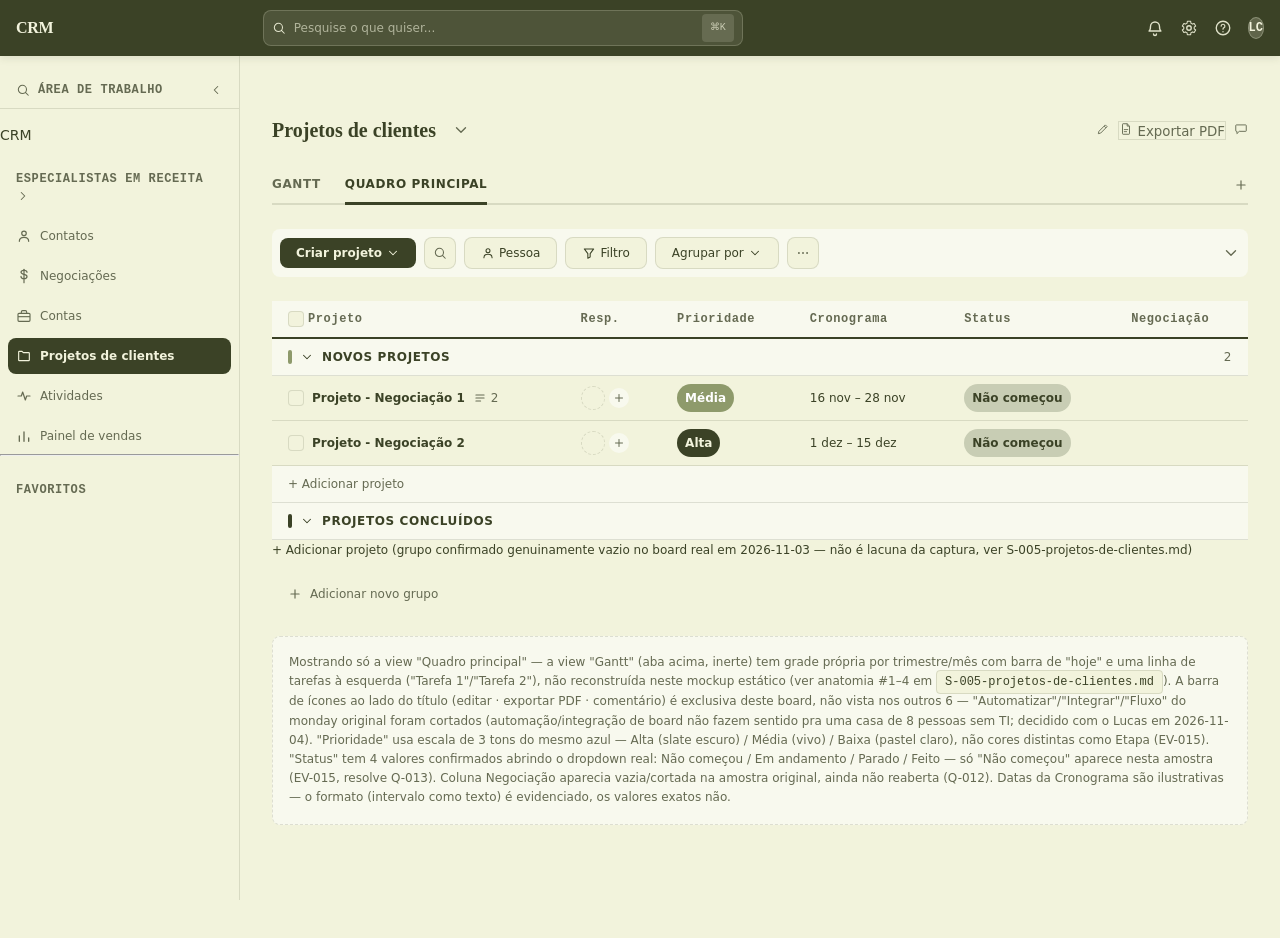
==== commit 627d3089: "Adicionar visualização em rede de projetos com dependências - Nova página S-005-projeto-detalhe.html" ====
--- a/s-005-projetos-de-clientes.html
+++ b/s-005-projetos-de-clientes.html
@@ -133,7 +133,7 @@
         <tr class="group-row"><td colspan="6"><div class="group-bar blue"><span class="bar"></span> <svg class="icon-sm"><use href="#icon-chevron-down"/></svg> Novos projetos <span class="group-count">2</span></div></td></tr>
 
         <tr class="item-row">
-          <td><div class="cell-name"><span class="checkbox"></span> Projeto - Negociação 1 <span class="subitem-count"><svg class="icon-sm"><use href="#icon-list"/></svg> 2</span></div></td>
+          <td><div class="cell-name"><span class="checkbox"></span> <a href="s-005-projeto-detalhe.html" class="project-link">Projeto - Negociação 1</a> <span class="subitem-count"><svg class="icon-sm"><use href="#icon-list"/></svg> 2</span></div></td>
           <td><span class="cell-assignee"><span class="avatar-empty"></span><span class="assign-plus"><svg><use href="#icon-plus"/></svg></span></span></td>
           <td><span class="pill media">Média</span></td>
           <td>16 nov – 28 nov</td>
@@ -141,7 +141,7 @@
           <td></td>
         </tr>
         <tr class="item-row">
-          <td><div class="cell-name"><span class="checkbox"></span> Projeto - Negociação 2</div></td>
+          <td><div class="cell-name"><span class="checkbox"></span> <a href="s-005-projeto-detalhe.html" class="project-link">Projeto - Negociação 2</a></div></td>
           <td><span class="cell-assignee"><span class="avatar-empty"></span><span class="assign-plus"><svg><use href="#icon-plus"/></svg></span></span></td>
           <td><span class="pill alta">Alta</span></td>
           <td>1 dez – 15 dez</td>
--- a/projetos.css
+++ b/projetos.css
@@ -307,6 +307,20 @@
   gap: var(--s1);
 }
 
+.project-link {
+  color: var(--oliva);
+  text-decoration: none;
+  font-weight: 600;
+  cursor: pointer;
+  transition: color var(--duration-fast) var(--easing);
+  border-bottom: 1px solid transparent;
+}
+
+.project-link:hover {
+  color: var(--salvia);
+  border-bottom-color: var(--salvia);
+}
+
 /* ═══════════════════════════════════════════════════════════ */
 /* ASSIGNEE CELL */
 /* ═══════════════════════════════════════════════════════════ */
